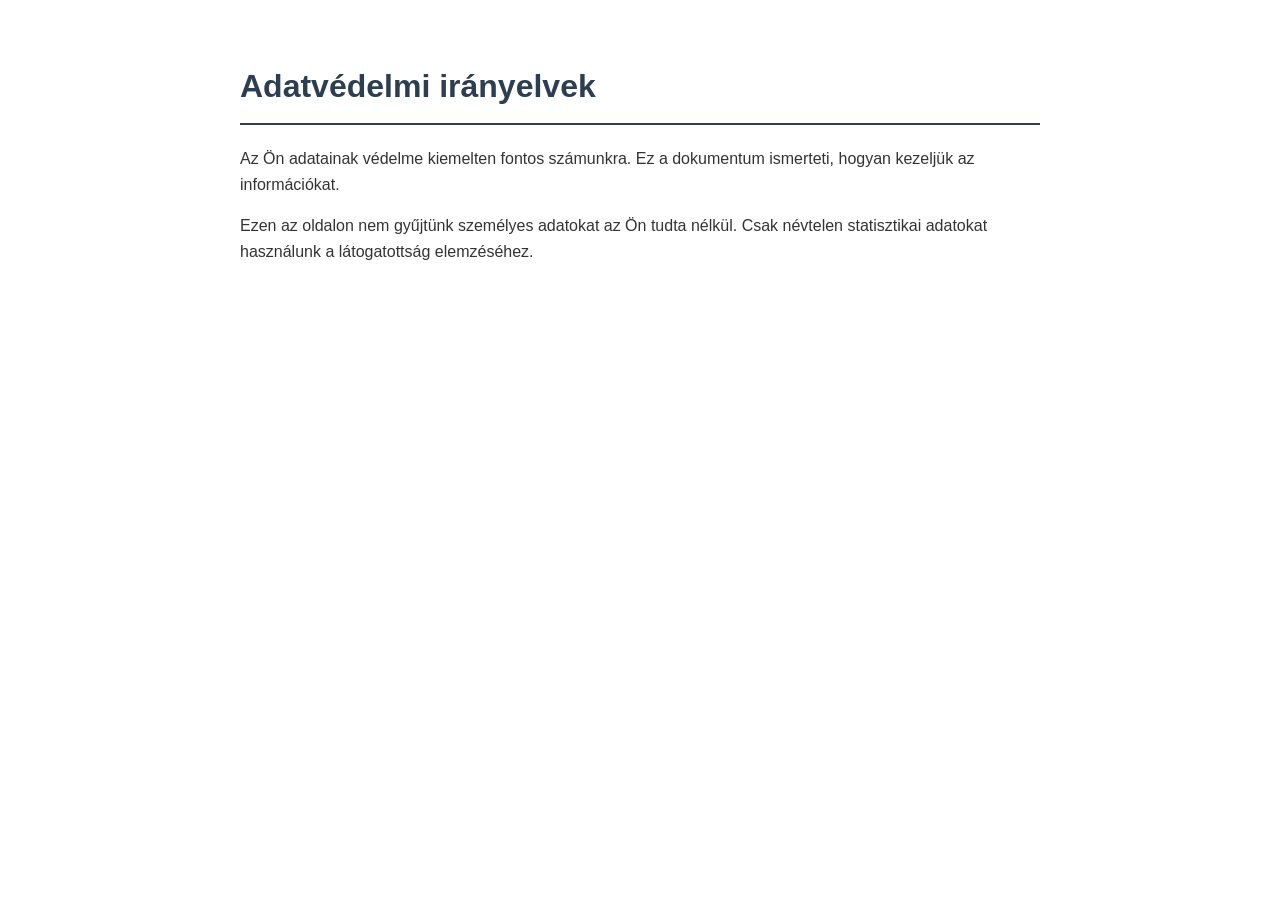
==== pre_hu/privacy.html @ 98d5b076 "Add files via upload" ====
<!DOCTYPE html>
<html lang="hu">
<head>
    <meta charset="UTF-8">
    <title>Adatvédelem - Természetes Egészség Gazetta</title>
    <style>
        body { font-family: sans-serif; line-height: 1.6; padding: 40px; max-width: 800px; margin: auto; color: #333; }
        h1 { border-bottom: 2px solid #2c3e50; padding-bottom: 10px; color: #2c3e50; }
    </style>
</head>
<body>
    <h1>Adatvédelmi irányelvek</h1>
    <p>Az Ön adatainak védelme kiemelten fontos számunkra. Ez a dokumentum ismerteti, hogyan kezeljük az információkat.</p>
    <p>Ezen az oldalon nem gyűjtünk személyes adatokat az Ön tudta nélkül. Csak névtelen statisztikai adatokat használunk a látogatottság elemzéséhez.</p>
</body>
</html>
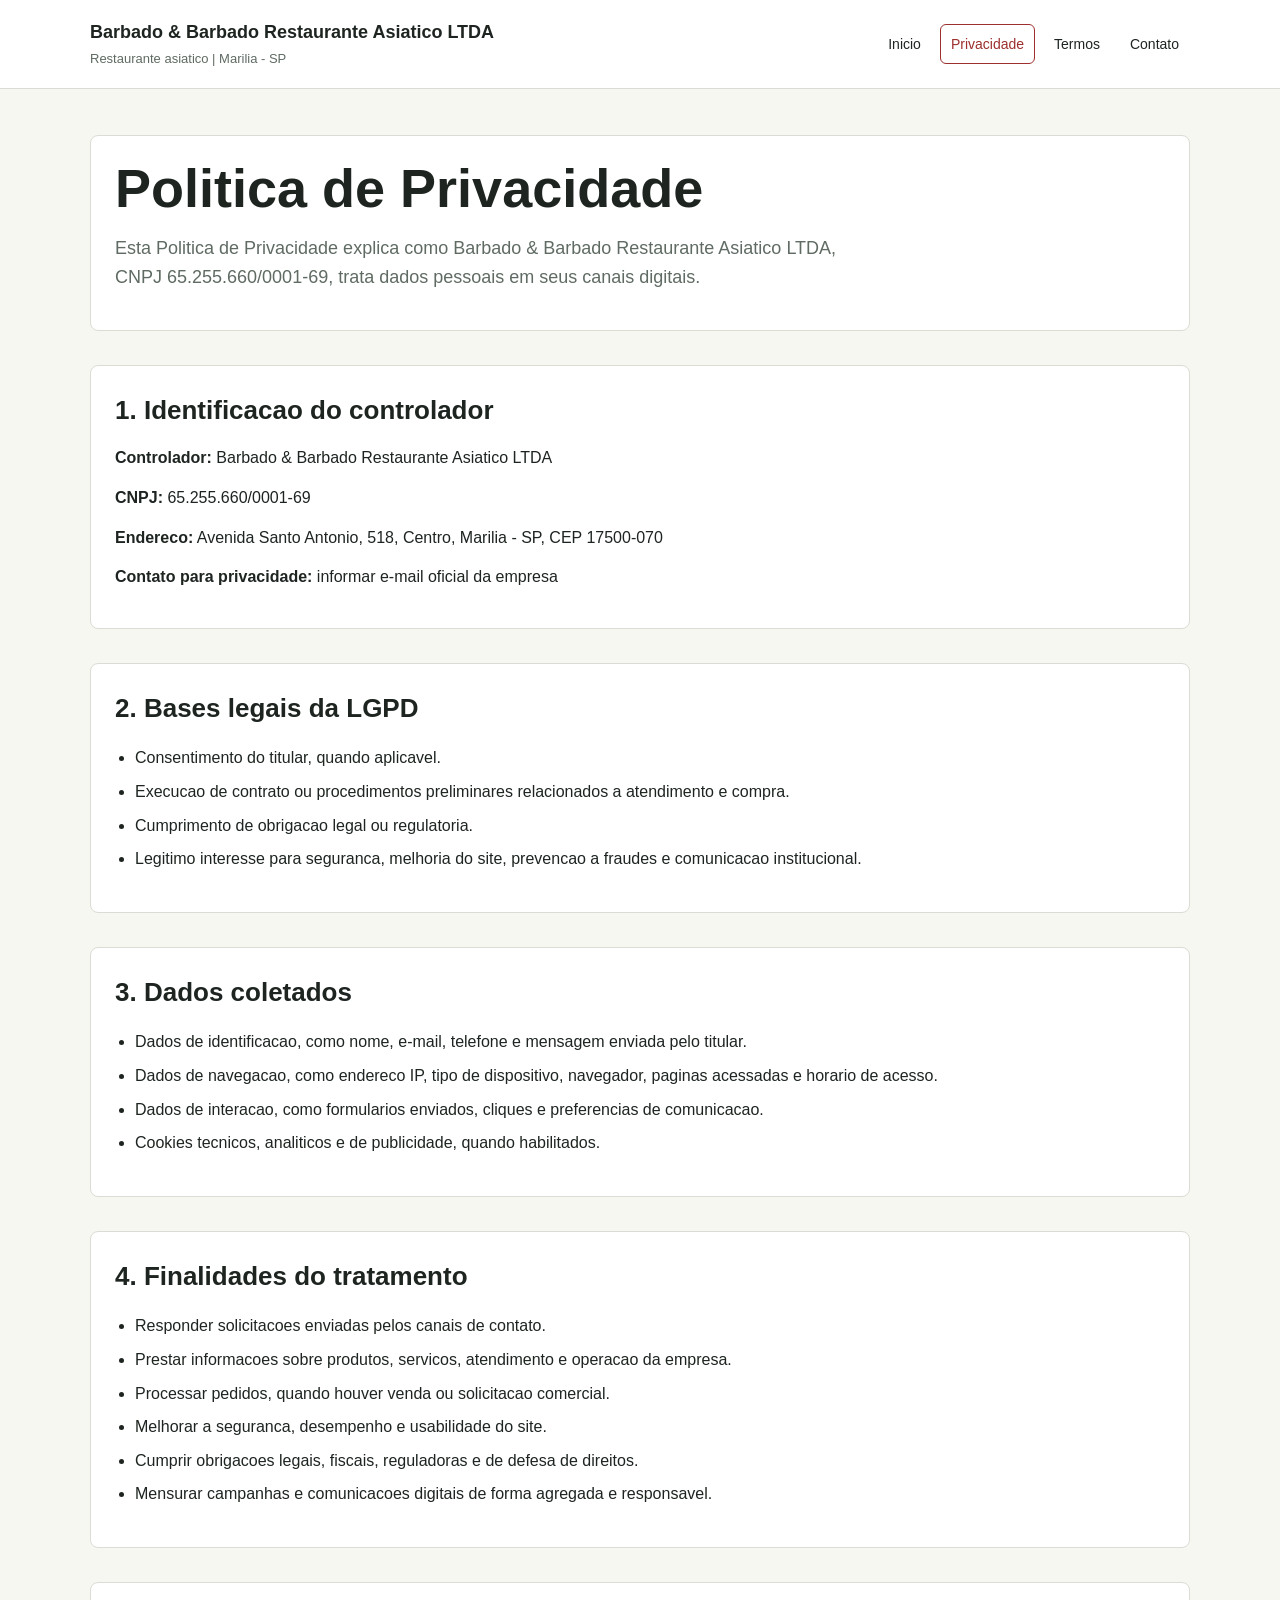
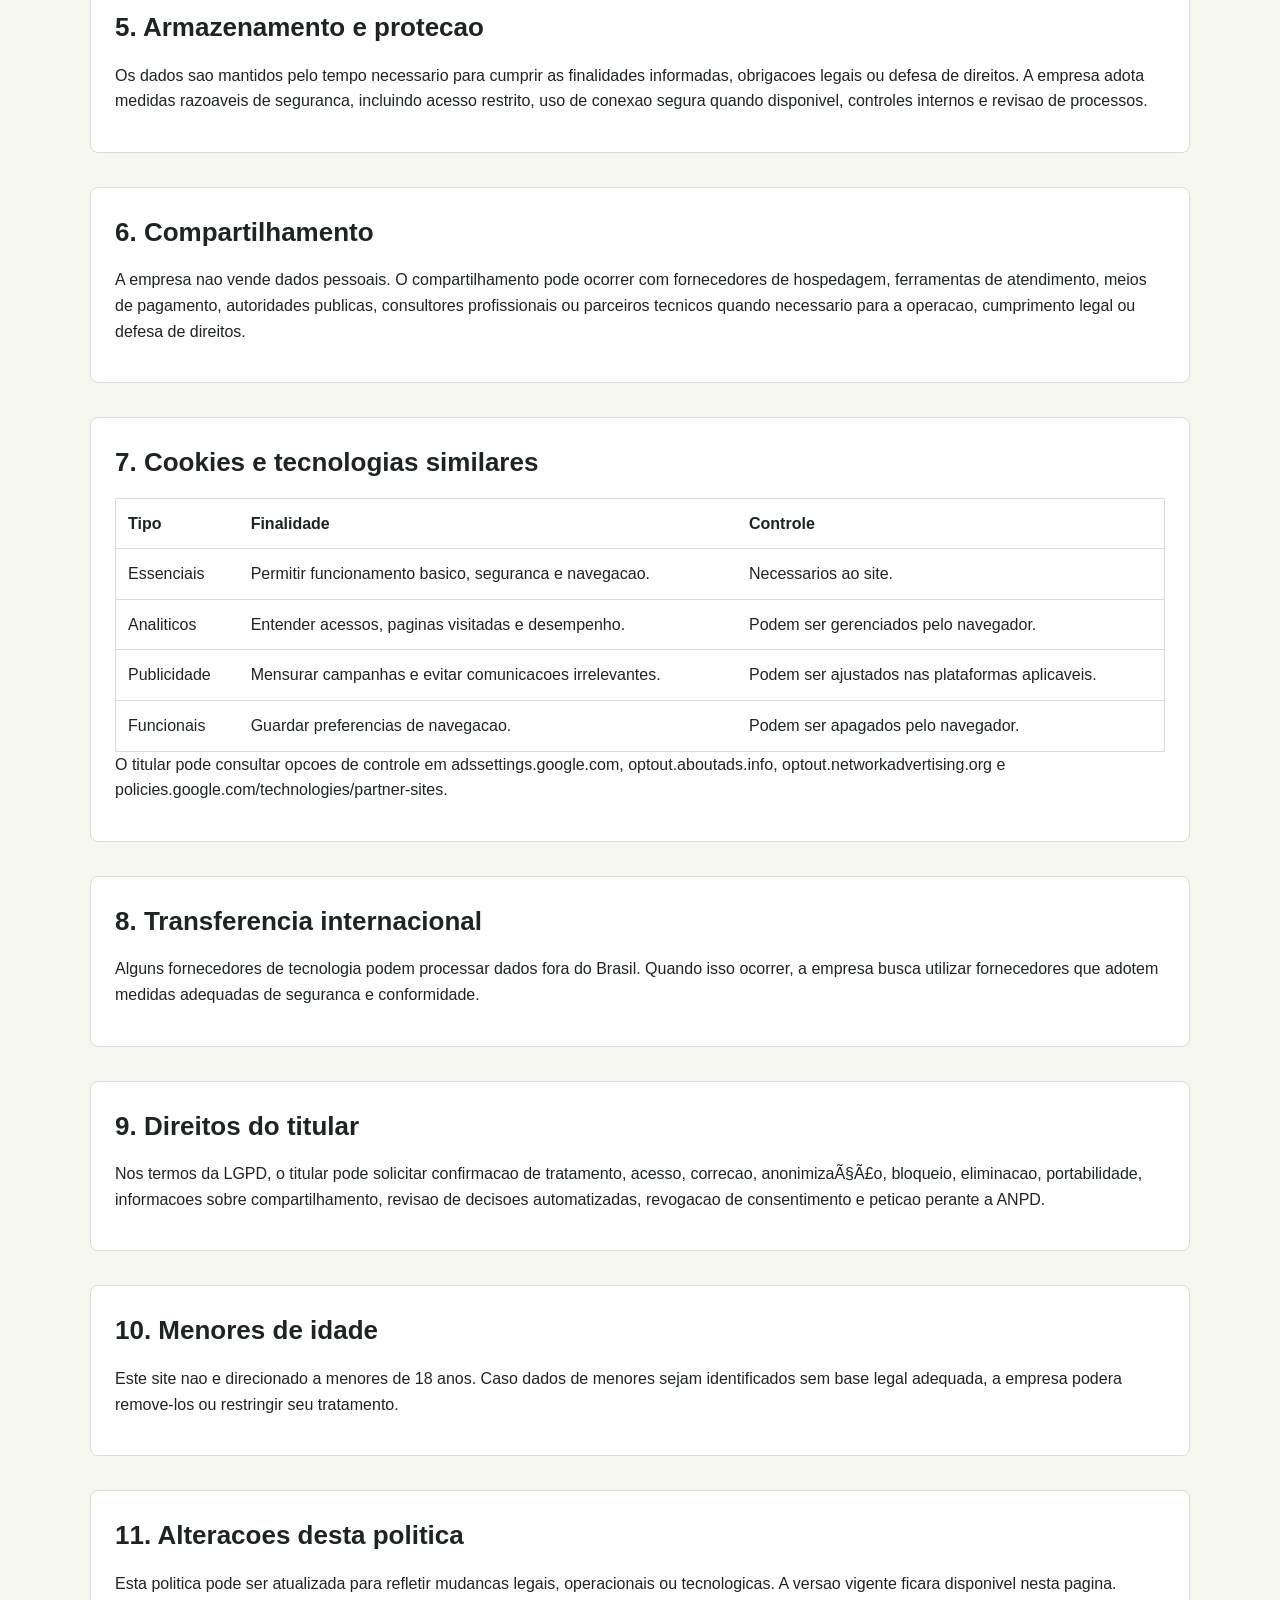
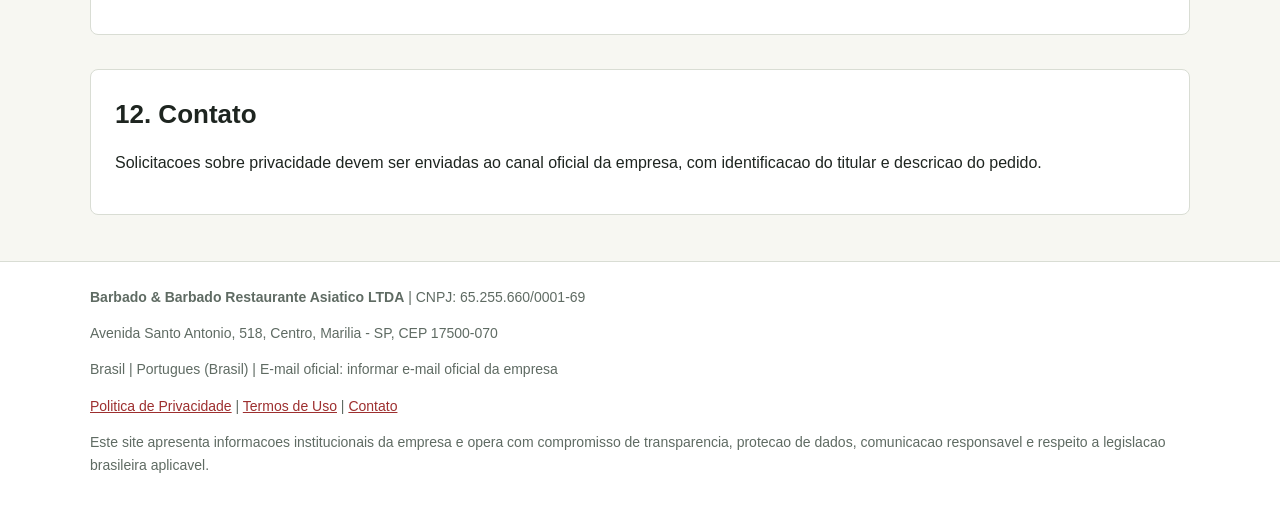
==== commit 2e4ea4de: "Add files via upload" ====
--- a/pre_hu/privacy.html
+++ b/pre_hu/privacy.html
@@ -1,16 +1,178 @@
-<!DOCTYPE html>
-<html lang="hu">
+﻿<!doctype html>
+<html lang="pt-BR">
 <head>
-    <meta charset="UTF-8">
-    <title>Adatvédelem - Természetes Egészség Gazetta</title>
-    <style>
-        body { font-family: sans-serif; line-height: 1.6; padding: 40px; max-width: 800px; margin: auto; color: #333; }
-        h1 { border-bottom: 2px solid #2c3e50; padding-bottom: 10px; color: #2c3e50; }
-    </style>
+  <meta charset="utf-8">
+  <meta name="viewport" content="width=device-width, initial-scale=1">
+  <title>Politica de Privacidade | Barbado & Barbado Restaurante Asiatico LTDA</title>
+  <meta name="description" content="Barbado & Barbado Restaurante Asiatico LTDA - Restaurante asiatico. Dados empresariais, politicas e canais de contato.">
+  <style>
+    :root {
+      --accent: #9d2f2f;
+      --accent2: #d7a645;
+      --bg: #f7f7f2;
+      --text: #1e2520;
+      --muted: #5f6b63;
+      --line: #d9ddd4;
+      --card: #ffffff;
+    }
+    * { box-sizing: border-box; }
+    body { margin: 0; font-family: Arial, Helvetica, sans-serif; color: var(--text); background: var(--bg); line-height: 1.6; }
+    header { background: var(--card); border-bottom: 1px solid var(--line); position: sticky; top: 0; z-index: 10; }
+    .wrap { width: min(1100px, calc(100% - 32px)); margin: 0 auto; }
+    .top { display: flex; align-items: center; justify-content: space-between; gap: 20px; padding: 18px 0; }
+    .brand { display: flex; flex-direction: column; gap: 2px; }
+    .brand strong { font-size: 18px; letter-spacing: 0; }
+    .brand span { color: var(--muted); font-size: 13px; }
+    nav { display: flex; flex-wrap: wrap; gap: 8px; }
+    nav a { color: var(--text); text-decoration: none; padding: 8px 10px; border-radius: 6px; border: 1px solid transparent; font-size: 14px; }
+    nav a.active, nav a:hover { border-color: var(--accent); color: var(--accent); }
+    main { padding: 46px 0; }
+    .hero { display: grid; grid-template-columns: 1.4fr .8fr; gap: 28px; align-items: stretch; }
+    h1 { font-size: clamp(30px, 5vw, 54px); line-height: 1.05; margin: 0 0 18px; letter-spacing: 0; }
+    h2 { font-size: 26px; margin: 0 0 14px; letter-spacing: 0; }
+    h3 { margin: 0 0 8px; }
+    p { margin: 0 0 14px; }
+    .lead { font-size: 18px; color: var(--muted); max-width: 760px; }
+    .card { background: var(--card); border: 1px solid var(--line); border-radius: 8px; padding: 24px; }
+    .hero .card { border-top: 4px solid var(--accent); }
+    .grid { display: grid; grid-template-columns: repeat(3, minmax(0, 1fr)); gap: 16px; margin-top: 22px; }
+    .two { display: grid; grid-template-columns: repeat(2, minmax(0, 1fr)); gap: 16px; margin-top: 22px; }
+    .section { margin-top: 34px; }
+    .badge { display: inline-block; background: color-mix(in srgb, var(--accent) 12%, white); color: var(--accent); border: 1px solid color-mix(in srgb, var(--accent) 32%, white); border-radius: 999px; padding: 6px 10px; font-size: 13px; margin-bottom: 16px; }
+    .btns { display: flex; gap: 10px; flex-wrap: wrap; margin-top: 20px; }
+    .btn { background: var(--accent); color: white; text-decoration: none; border-radius: 6px; padding: 10px 14px; font-weight: 700; }
+    .btn.secondary { background: transparent; color: var(--accent); border: 1px solid var(--accent); }
+    ul { padding-left: 20px; }
+    li { margin-bottom: 8px; }
+    table { width: 100%; border-collapse: collapse; background: var(--card); border: 1px solid var(--line); }
+    th, td { padding: 12px; border-bottom: 1px solid var(--line); text-align: left; vertical-align: top; }
+    footer { border-top: 1px solid var(--line); background: var(--card); padding: 24px 0; color: var(--muted); font-size: 14px; }
+    footer a { color: var(--accent); }
+    .legal { font-size: 14px; color: var(--muted); }
+    @media (max-width: 760px) {
+      .top, .hero, .grid, .two { grid-template-columns: 1fr; display: grid; }
+      nav { width: 100%; }
+    }
+  </style>
 </head>
 <body>
-    <h1>Adatvédelmi irányelvek</h1>
-    <p>Az Ön adatainak védelme kiemelten fontos számunkra. Ez a dokumentum ismerteti, hogyan kezeljük az információkat.</p>
-    <p>Ezen az oldalon nem gyűjtünk személyes adatokat az Ön tudta nélkül. Csak névtelen statisztikai adatokat használunk a látogatottság elemzéséhez.</p>
+  <header>
+    <div class="wrap top">
+      <div class="brand">
+        <strong>Barbado & Barbado Restaurante Asiatico LTDA</strong>
+        <span>Restaurante asiatico | Marilia - SP</span>
+      </div>
+      <nav aria-label="Navegacao principal">
+        <a href="index.html">Inicio</a>
+<a class="active" href="privacy.html">Privacidade</a>
+<a href="terms.html">Termos</a>
+<a href="contact.html">Contato</a>
+      </nav>
+    </div>
+  </header>
+  <main class="wrap">
+    <section class="card">
+  <h1>Politica de Privacidade</h1>
+  <p class="lead">Esta Politica de Privacidade explica como Barbado & Barbado Restaurante Asiatico LTDA, CNPJ 65.255.660/0001-69, trata dados pessoais em seus canais digitais.</p>
+</section>
+
+<section class="section card">
+  <h2>1. Identificacao do controlador</h2>
+  <p><strong>Controlador:</strong> Barbado & Barbado Restaurante Asiatico LTDA</p>
+  <p><strong>CNPJ:</strong> 65.255.660/0001-69</p>
+  <p><strong>Endereco:</strong> Avenida Santo Antonio, 518, Centro, Marilia - SP, CEP 17500-070</p>
+  <p><strong>Contato para privacidade:</strong> informar e-mail oficial da empresa</p>
+</section>
+
+<section class="section card">
+  <h2>2. Bases legais da LGPD</h2>
+  <ul>
+    <li>Consentimento do titular, quando aplicavel.</li>
+    <li>Execucao de contrato ou procedimentos preliminares relacionados a atendimento e compra.</li>
+    <li>Cumprimento de obrigacao legal ou regulatoria.</li>
+    <li>Legitimo interesse para seguranca, melhoria do site, prevencao a fraudes e comunicacao institucional.</li>
+  </ul>
+</section>
+
+<section class="section card">
+  <h2>3. Dados coletados</h2>
+  <ul>
+    <li>Dados de identificacao, como nome, e-mail, telefone e mensagem enviada pelo titular.</li>
+    <li>Dados de navegacao, como endereco IP, tipo de dispositivo, navegador, paginas acessadas e horario de acesso.</li>
+    <li>Dados de interacao, como formularios enviados, cliques e preferencias de comunicacao.</li>
+    <li>Cookies tecnicos, analiticos e de publicidade, quando habilitados.</li>
+  </ul>
+</section>
+
+<section class="section card">
+  <h2>4. Finalidades do tratamento</h2>
+  <ul>
+    <li>Responder solicitacoes enviadas pelos canais de contato.</li>
+    <li>Prestar informacoes sobre produtos, servicos, atendimento e operacao da empresa.</li>
+    <li>Processar pedidos, quando houver venda ou solicitacao comercial.</li>
+    <li>Melhorar a seguranca, desempenho e usabilidade do site.</li>
+    <li>Cumprir obrigacoes legais, fiscais, reguladoras e de defesa de direitos.</li>
+    <li>Mensurar campanhas e comunicacoes digitais de forma agregada e responsavel.</li>
+  </ul>
+</section>
+
+<section class="section card">
+  <h2>5. Armazenamento e protecao</h2>
+  <p>Os dados sao mantidos pelo tempo necessario para cumprir as finalidades informadas, obrigacoes legais ou defesa de direitos. A empresa adota medidas razoaveis de seguranca, incluindo acesso restrito, uso de conexao segura quando disponivel, controles internos e revisao de processos.</p>
+</section>
+
+<section class="section card">
+  <h2>6. Compartilhamento</h2>
+  <p>A empresa nao vende dados pessoais. O compartilhamento pode ocorrer com fornecedores de hospedagem, ferramentas de atendimento, meios de pagamento, autoridades publicas, consultores profissionais ou parceiros tecnicos quando necessario para a operacao, cumprimento legal ou defesa de direitos.</p>
+</section>
+
+<section class="section card">
+  <h2>7. Cookies e tecnologias similares</h2>
+  <table>
+    <thead><tr><th>Tipo</th><th>Finalidade</th><th>Controle</th></tr></thead>
+    <tbody>
+      <tr><td>Essenciais</td><td>Permitir funcionamento basico, seguranca e navegacao.</td><td>Necessarios ao site.</td></tr>
+      <tr><td>Analiticos</td><td>Entender acessos, paginas visitadas e desempenho.</td><td>Podem ser gerenciados pelo navegador.</td></tr>
+      <tr><td>Publicidade</td><td>Mensurar campanhas e evitar comunicacoes irrelevantes.</td><td>Podem ser ajustados nas plataformas aplicaveis.</td></tr>
+      <tr><td>Funcionais</td><td>Guardar preferencias de navegacao.</td><td>Podem ser apagados pelo navegador.</td></tr>
+    </tbody>
+  </table>
+  <p>O titular pode consultar opcoes de controle em adssettings.google.com, optout.aboutads.info, optout.networkadvertising.org e policies.google.com/technologies/partner-sites.</p>
+</section>
+
+<section class="section card">
+  <h2>8. Transferencia internacional</h2>
+  <p>Alguns fornecedores de tecnologia podem processar dados fora do Brasil. Quando isso ocorrer, a empresa busca utilizar fornecedores que adotem medidas adequadas de seguranca e conformidade.</p>
+</section>
+
+<section class="section card">
+  <h2>9. Direitos do titular</h2>
+  <p>Nos termos da LGPD, o titular pode solicitar confirmacao de tratamento, acesso, correcao, anonimizaÃ§Ã£o, bloqueio, eliminacao, portabilidade, informacoes sobre compartilhamento, revisao de decisoes automatizadas, revogacao de consentimento e peticao perante a ANPD.</p>
+</section>
+
+<section class="section card">
+  <h2>10. Menores de idade</h2>
+  <p>Este site nao e direcionado a menores de 18 anos. Caso dados de menores sejam identificados sem base legal adequada, a empresa podera remove-los ou restringir seu tratamento.</p>
+</section>
+
+<section class="section card">
+  <h2>11. Alteracoes desta politica</h2>
+  <p>Esta politica pode ser atualizada para refletir mudancas legais, operacionais ou tecnologicas. A versao vigente ficara disponivel nesta pagina.</p>
+</section>
+
+<section class="section card">
+  <h2>12. Contato</h2>
+  <p>Solicitacoes sobre privacidade devem ser enviadas ao canal oficial da empresa, com identificacao do titular e descricao do pedido.</p>
+</section>
+  </main>
+  <footer>
+    <div class="wrap">
+      <p><strong>Barbado & Barbado Restaurante Asiatico LTDA</strong> | CNPJ: 65.255.660/0001-69</p>
+      <p>Avenida Santo Antonio, 518, Centro, Marilia - SP, CEP 17500-070</p>
+      <p>Brasil | Portugues (Brasil) | E-mail oficial: informar e-mail oficial da empresa</p>
+      <p><a href="privacy.html">Politica de Privacidade</a> | <a href="terms.html">Termos de Uso</a> | <a href="contact.html">Contato</a></p>
+      <p>Este site apresenta informacoes institucionais da empresa e opera com compromisso de transparencia, protecao de dados, comunicacao responsavel e respeito a legislacao brasileira aplicavel.</p>
+    </div>
+  </footer>
 </body>
-</html>
+</html>
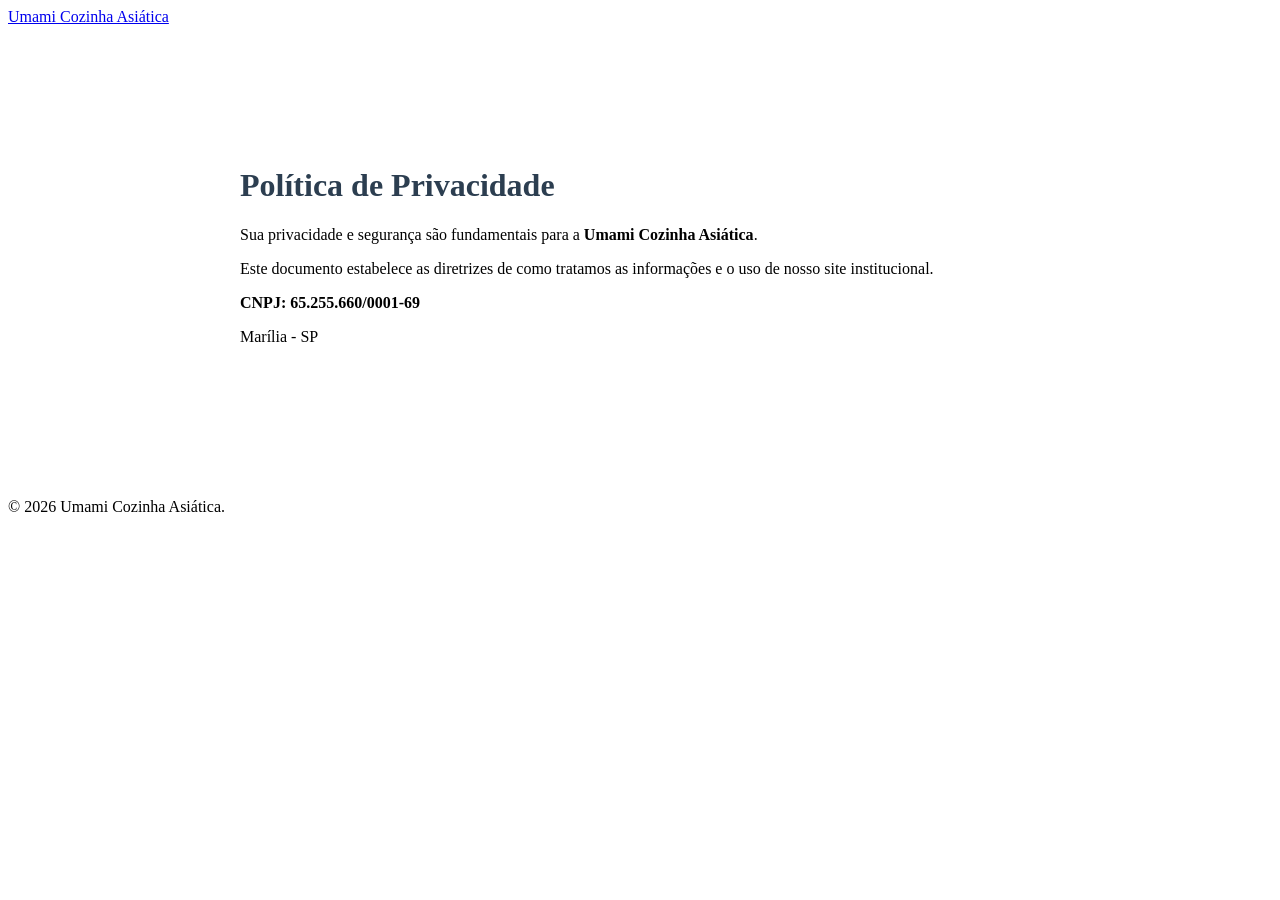
==== commit bfd72362: "Update privacy.html" ====
--- a/pre_hu/privacy.html
+++ b/pre_hu/privacy.html
@@ -1,178 +1,21 @@
-﻿<!doctype html>
-<html lang="pt-BR">
-<head>
-  <meta charset="utf-8">
-  <meta name="viewport" content="width=device-width, initial-scale=1">
-  <title>Politica de Privacidade | Barbado & Barbado Restaurante Asiatico LTDA</title>
-  <meta name="description" content="Barbado & Barbado Restaurante Asiatico LTDA - Restaurante asiatico. Dados empresariais, politicas e canais de contato.">
-  <style>
-    :root {
-      --accent: #9d2f2f;
-      --accent2: #d7a645;
-      --bg: #f7f7f2;
-      --text: #1e2520;
-      --muted: #5f6b63;
-      --line: #d9ddd4;
-      --card: #ffffff;
-    }
-    * { box-sizing: border-box; }
-    body { margin: 0; font-family: Arial, Helvetica, sans-serif; color: var(--text); background: var(--bg); line-height: 1.6; }
-    header { background: var(--card); border-bottom: 1px solid var(--line); position: sticky; top: 0; z-index: 10; }
-    .wrap { width: min(1100px, calc(100% - 32px)); margin: 0 auto; }
-    .top { display: flex; align-items: center; justify-content: space-between; gap: 20px; padding: 18px 0; }
-    .brand { display: flex; flex-direction: column; gap: 2px; }
-    .brand strong { font-size: 18px; letter-spacing: 0; }
-    .brand span { color: var(--muted); font-size: 13px; }
-    nav { display: flex; flex-wrap: wrap; gap: 8px; }
-    nav a { color: var(--text); text-decoration: none; padding: 8px 10px; border-radius: 6px; border: 1px solid transparent; font-size: 14px; }
-    nav a.active, nav a:hover { border-color: var(--accent); color: var(--accent); }
-    main { padding: 46px 0; }
-    .hero { display: grid; grid-template-columns: 1.4fr .8fr; gap: 28px; align-items: stretch; }
-    h1 { font-size: clamp(30px, 5vw, 54px); line-height: 1.05; margin: 0 0 18px; letter-spacing: 0; }
-    h2 { font-size: 26px; margin: 0 0 14px; letter-spacing: 0; }
-    h3 { margin: 0 0 8px; }
-    p { margin: 0 0 14px; }
-    .lead { font-size: 18px; color: var(--muted); max-width: 760px; }
-    .card { background: var(--card); border: 1px solid var(--line); border-radius: 8px; padding: 24px; }
-    .hero .card { border-top: 4px solid var(--accent); }
-    .grid { display: grid; grid-template-columns: repeat(3, minmax(0, 1fr)); gap: 16px; margin-top: 22px; }
-    .two { display: grid; grid-template-columns: repeat(2, minmax(0, 1fr)); gap: 16px; margin-top: 22px; }
-    .section { margin-top: 34px; }
-    .badge { display: inline-block; background: color-mix(in srgb, var(--accent) 12%, white); color: var(--accent); border: 1px solid color-mix(in srgb, var(--accent) 32%, white); border-radius: 999px; padding: 6px 10px; font-size: 13px; margin-bottom: 16px; }
-    .btns { display: flex; gap: 10px; flex-wrap: wrap; margin-top: 20px; }
-    .btn { background: var(--accent); color: white; text-decoration: none; border-radius: 6px; padding: 10px 14px; font-weight: 700; }
-    .btn.secondary { background: transparent; color: var(--accent); border: 1px solid var(--accent); }
-    ul { padding-left: 20px; }
-    li { margin-bottom: 8px; }
-    table { width: 100%; border-collapse: collapse; background: var(--card); border: 1px solid var(--line); }
-    th, td { padding: 12px; border-bottom: 1px solid var(--line); text-align: left; vertical-align: top; }
-    footer { border-top: 1px solid var(--line); background: var(--card); padding: 24px 0; color: var(--muted); font-size: 14px; }
-    footer a { color: var(--accent); }
-    .legal { font-size: 14px; color: var(--muted); }
-    @media (max-width: 760px) {
-      .top, .hero, .grid, .two { grid-template-columns: 1fr; display: grid; }
-      nav { width: 100%; }
-    }
-  </style>
-</head>
-<body>
-  <header>
-    <div class="wrap top">
-      <div class="brand">
-        <strong>Barbado & Barbado Restaurante Asiatico LTDA</strong>
-        <span>Restaurante asiatico | Marilia - SP</span>
-      </div>
-      <nav aria-label="Navegacao principal">
-        <a href="index.html">Inicio</a>
-<a class="active" href="privacy.html">Privacidade</a>
-<a href="terms.html">Termos</a>
-<a href="contact.html">Contato</a>
-      </nav>
-    </div>
-  </header>
-  <main class="wrap">
-    <section class="card">
-  <h1>Politica de Privacidade</h1>
-  <p class="lead">Esta Politica de Privacidade explica como Barbado & Barbado Restaurante Asiatico LTDA, CNPJ 65.255.660/0001-69, trata dados pessoais em seus canais digitais.</p>
-</section>
-
-<section class="section card">
-  <h2>1. Identificacao do controlador</h2>
-  <p><strong>Controlador:</strong> Barbado & Barbado Restaurante Asiatico LTDA</p>
-  <p><strong>CNPJ:</strong> 65.255.660/0001-69</p>
-  <p><strong>Endereco:</strong> Avenida Santo Antonio, 518, Centro, Marilia - SP, CEP 17500-070</p>
-  <p><strong>Contato para privacidade:</strong> informar e-mail oficial da empresa</p>
-</section>
-
-<section class="section card">
-  <h2>2. Bases legais da LGPD</h2>
-  <ul>
-    <li>Consentimento do titular, quando aplicavel.</li>
-    <li>Execucao de contrato ou procedimentos preliminares relacionados a atendimento e compra.</li>
-    <li>Cumprimento de obrigacao legal ou regulatoria.</li>
-    <li>Legitimo interesse para seguranca, melhoria do site, prevencao a fraudes e comunicacao institucional.</li>
-  </ul>
-</section>
-
-<section class="section card">
-  <h2>3. Dados coletados</h2>
-  <ul>
-    <li>Dados de identificacao, como nome, e-mail, telefone e mensagem enviada pelo titular.</li>
-    <li>Dados de navegacao, como endereco IP, tipo de dispositivo, navegador, paginas acessadas e horario de acesso.</li>
-    <li>Dados de interacao, como formularios enviados, cliques e preferencias de comunicacao.</li>
-    <li>Cookies tecnicos, analiticos e de publicidade, quando habilitados.</li>
-  </ul>
-</section>
-
-<section class="section card">
-  <h2>4. Finalidades do tratamento</h2>
-  <ul>
-    <li>Responder solicitacoes enviadas pelos canais de contato.</li>
-    <li>Prestar informacoes sobre produtos, servicos, atendimento e operacao da empresa.</li>
-    <li>Processar pedidos, quando houver venda ou solicitacao comercial.</li>
-    <li>Melhorar a seguranca, desempenho e usabilidade do site.</li>
-    <li>Cumprir obrigacoes legais, fiscais, reguladoras e de defesa de direitos.</li>
-    <li>Mensurar campanhas e comunicacoes digitais de forma agregada e responsavel.</li>
-  </ul>
-</section>
-
-<section class="section card">
-  <h2>5. Armazenamento e protecao</h2>
-  <p>Os dados sao mantidos pelo tempo necessario para cumprir as finalidades informadas, obrigacoes legais ou defesa de direitos. A empresa adota medidas razoaveis de seguranca, incluindo acesso restrito, uso de conexao segura quando disponivel, controles internos e revisao de processos.</p>
-</section>
-
-<section class="section card">
-  <h2>6. Compartilhamento</h2>
-  <p>A empresa nao vende dados pessoais. O compartilhamento pode ocorrer com fornecedores de hospedagem, ferramentas de atendimento, meios de pagamento, autoridades publicas, consultores profissionais ou parceiros tecnicos quando necessario para a operacao, cumprimento legal ou defesa de direitos.</p>
-</section>
-
-<section class="section card">
-  <h2>7. Cookies e tecnologias similares</h2>
-  <table>
-    <thead><tr><th>Tipo</th><th>Finalidade</th><th>Controle</th></tr></thead>
-    <tbody>
-      <tr><td>Essenciais</td><td>Permitir funcionamento basico, seguranca e navegacao.</td><td>Necessarios ao site.</td></tr>
-      <tr><td>Analiticos</td><td>Entender acessos, paginas visitadas e desempenho.</td><td>Podem ser gerenciados pelo navegador.</td></tr>
-      <tr><td>Publicidade</td><td>Mensurar campanhas e evitar comunicacoes irrelevantes.</td><td>Podem ser ajustados nas plataformas aplicaveis.</td></tr>
-      <tr><td>Funcionais</td><td>Guardar preferencias de navegacao.</td><td>Podem ser apagados pelo navegador.</td></tr>
-    </tbody>
-  </table>
-  <p>O titular pode consultar opcoes de controle em adssettings.google.com, optout.aboutads.info, optout.networkadvertising.org e policies.google.com/technologies/partner-sites.</p>
-</section>
-
-<section class="section card">
-  <h2>8. Transferencia internacional</h2>
-  <p>Alguns fornecedores de tecnologia podem processar dados fora do Brasil. Quando isso ocorrer, a empresa busca utilizar fornecedores que adotem medidas adequadas de seguranca e conformidade.</p>
-</section>
-
-<section class="section card">
-  <h2>9. Direitos do titular</h2>
-  <p>Nos termos da LGPD, o titular pode solicitar confirmacao de tratamento, acesso, correcao, anonimizaÃ§Ã£o, bloqueio, eliminacao, portabilidade, informacoes sobre compartilhamento, revisao de decisoes automatizadas, revogacao de consentimento e peticao perante a ANPD.</p>
-</section>
-
-<section class="section card">
-  <h2>10. Menores de idade</h2>
-  <p>Este site nao e direcionado a menores de 18 anos. Caso dados de menores sejam identificados sem base legal adequada, a empresa podera remove-los ou restringir seu tratamento.</p>
-</section>
-
-<section class="section card">
-  <h2>11. Alteracoes desta politica</h2>
-  <p>Esta politica pode ser atualizada para refletir mudancas legais, operacionais ou tecnologicas. A versao vigente ficara disponivel nesta pagina.</p>
-</section>
-
-<section class="section card">
-  <h2>12. Contato</h2>
-  <p>Solicitacoes sobre privacidade devem ser enviadas ao canal oficial da empresa, com identificacao do titular e descricao do pedido.</p>
-</section>
-  </main>
-  <footer>
-    <div class="wrap">
-      <p><strong>Barbado & Barbado Restaurante Asiatico LTDA</strong> | CNPJ: 65.255.660/0001-69</p>
-      <p>Avenida Santo Antonio, 518, Centro, Marilia - SP, CEP 17500-070</p>
-      <p>Brasil | Portugues (Brasil) | E-mail oficial: informar e-mail oficial da empresa</p>
-      <p><a href="privacy.html">Politica de Privacidade</a> | <a href="terms.html">Termos de Uso</a> | <a href="contact.html">Contato</a></p>
-      <p>Este site apresenta informacoes institucionais da empresa e opera com compromisso de transparencia, protecao de dados, comunicacao responsavel e respeito a legislacao brasileira aplicavel.</p>
-    </div>
-  </footer>
-</body>
+<!DOCTYPE html>
+<html lang="pt-br">
+<head>
+    <meta charset="UTF-8">
+    <meta name="viewport" content="width=device-width, initial-scale=1.0">
+    <title>Política de Privacidade - Umami Cozinha Asiática</title>
+    <link rel="stylesheet" href="css/style.css">
+    <style>.legal { padding: 120px 0; max-width: 800px; margin: 0 auto; } h1 { color: #2c3e50; }</style>
+</head>
+<body>
+    <header><nav><div class="container"><a href="index.html" class="logo">Umami Cozinha Asiática</a></div></nav></header>
+    <div class="container legal">
+        <h1>Política de Privacidade</h1>
+        <p>Sua privacidade e segurança são fundamentais para a <strong>Umami Cozinha Asiática</strong>.</p>
+        <p>Este documento estabelece as diretrizes de como tratamos as informações e o uso de nosso site institucional.</p>
+        <p><strong>CNPJ: 65.255.660/0001-69</strong></p>
+        <p>Marília - SP</p>
+    </div>
+    <footer><div class="container"><p>&copy; 2026 Umami Cozinha Asiática.</p></div></footer>
+</body>
 </html>
